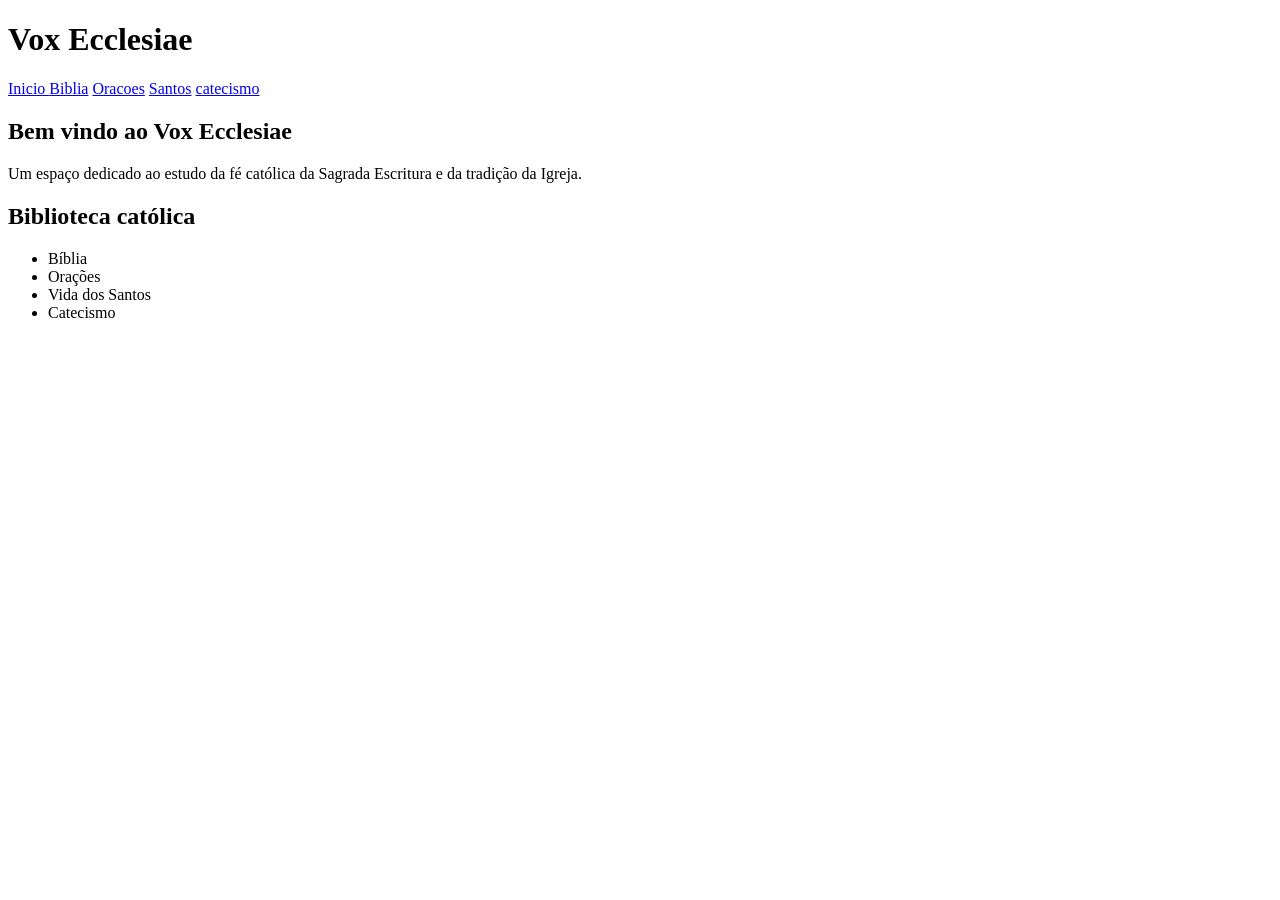
==== index.html @ f04655f7 "first commit" ====
<!DOCTYPE html>
<html lang ="pt-BR">
    
<head>
    <meta charset="UTF-8">
    <title>Vox Ecclesiae</title>
</head>

<body>

 <header>
    
    <h1>Vox Ecclesiae</h1>
<nav>


 <a href=index.html">Inicio
<a href="biblia.html">Biblia</a>
<a href="oracoes.html">Oracoes</a>
<a href="santos.html">Santos</a>
<a href="catecismo.html">catecismo</a>
</nav>

 </header>
<main>
<h2>Bem vindo ao Vox Ecclesiae</h2>
<p>
Um espaço dedicado ao estudo da fé católica da Sagrada Escritura e da tradição da Igreja.
</p>
<h2>Biblioteca católica</h2>
<ul>
    <li>Bíblia</li>
    <li>Orações</li>
    <li>Vida dos Santos</li>
    <li>Catecismo</li>
    </ul>
</main>    
</body> 
</html>
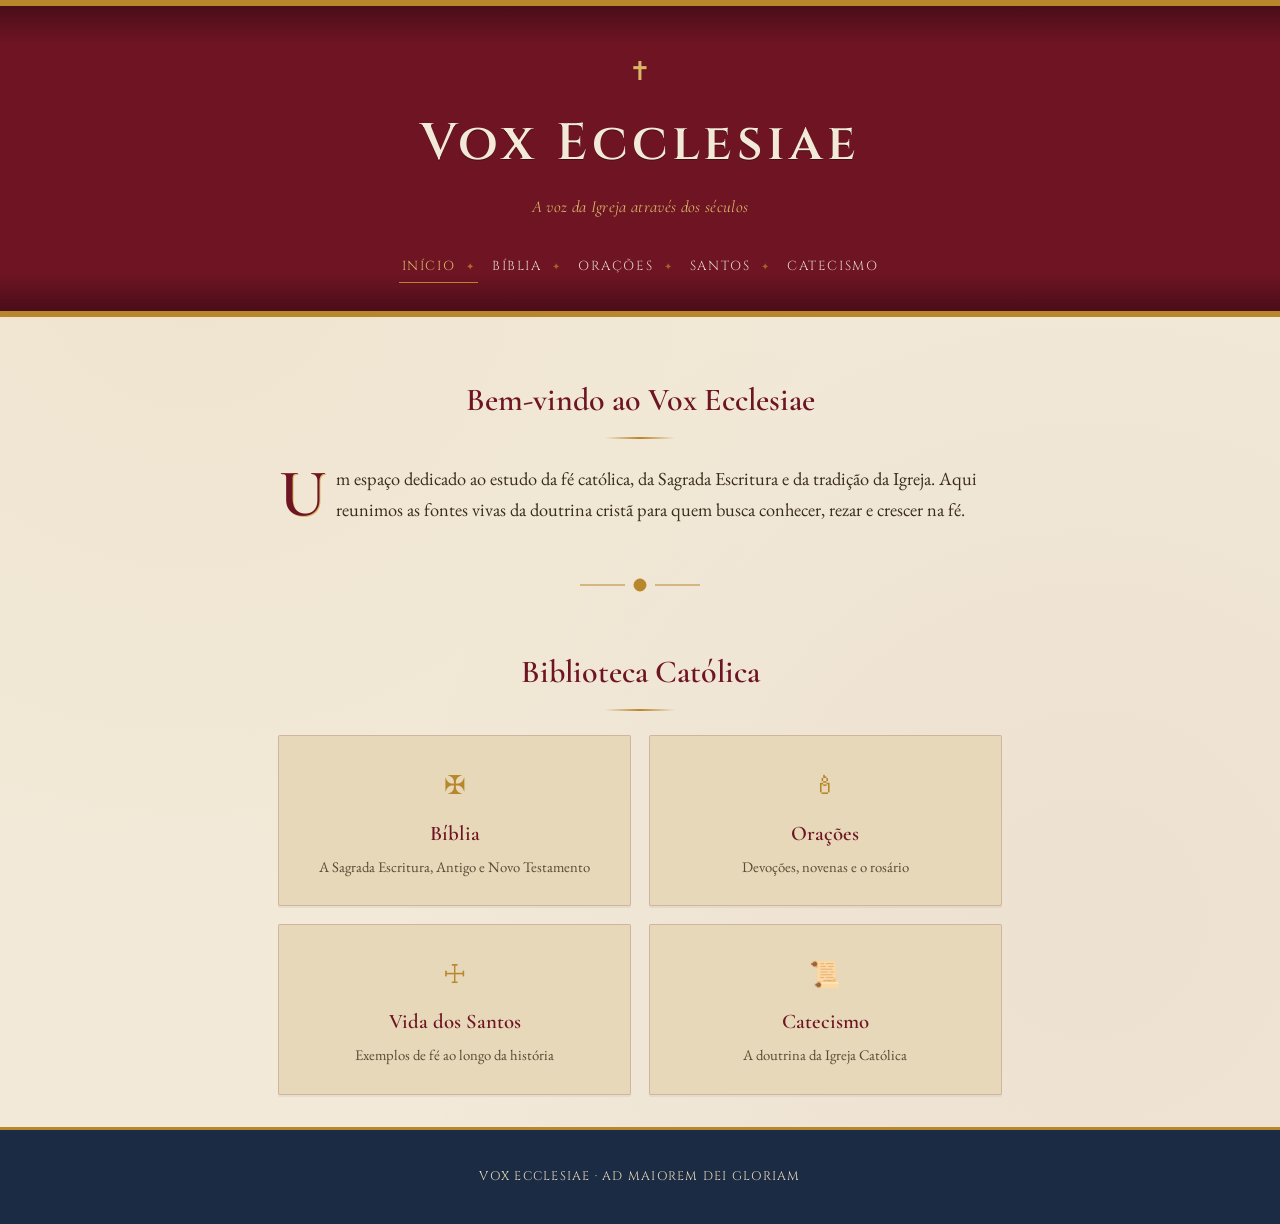
==== commit ba56a9d3: "Adiciona estilos ao projeto" ====
--- a/index.html
+++ b/index.html
@@ -1,39 +1,89 @@
 <!DOCTYPE html>
-<html lang ="pt-BR">
-    
+<html lang="pt-BR">
+
 <head>
     <meta charset="UTF-8">
+    <meta name="viewport" content="width=device-width, initial-scale=1.0">
     <title>Vox Ecclesiae</title>
+    <link rel="stylesheet" href="style.css">
 </head>
 
 <body>
 
- <header>
-    
-    <h1>Vox Ecclesiae</h1>
-<nav>
+    <header>
+        <div class="header-ornament" aria-hidden="true">✝</div>
+        <h1>Vox Ecclesiae</h1>
+        <p class="header-subtitle">A voz da Igreja através dos séculos</p>
+
+        <nav aria-label="Navegação principal">
+            <a href="index.html" class="active">Início</a>
+            <a href="biblia.html">Bíblia</a>
+            <a href="oracoes.html">Orações</a>
+            <a href="santos.html">Santos</a>
+            <a href="catecismo.html">Catecismo</a>
+        </nav>
+    </header>
+
+    <main>
+        <section class="hero">
+            <h2>Bem-vindo ao Vox Ecclesiae</h2>
+            <p class="drop-cap">
+                Um espaço dedicado ao estudo da fé católica, da Sagrada Escritura
+                e da tradição da Igreja. Aqui reunimos as fontes vivas da doutrina
+                cristã para quem busca conhecer, rezar e crescer na fé.
+            </p>
+        </section>
+
+        <div class="divider" aria-hidden="true">
+            <svg viewBox="0 0 120 24" xmlns="http://www.w3.org/2000/svg">
+                <line x1="0" y1="12" x2="45" y2="12" />
+                <circle cx="60" cy="12" r="6" />
+                <path d="M60 6 L64 12 L60 18 L56 12 Z" />
+                <line x1="75" y1="12" x2="120" y2="12" />
+            </svg>
+        </div>
+
+        <section class="library">
+            <h2>Biblioteca Católica</h2>
+            <ul>
+                <li>
+                    <a href="biblia.html">
+                        <span class="library-icon" aria-hidden="true">✠</span>
+                        <span class="library-title">Bíblia</span>
+                        <span class="library-desc">A Sagrada Escritura, Antigo e Novo Testamento</span>
+                    </a>
+                </li>
+                <li>
+                    <a href="oracoes.html">
+                        <span class="library-icon" aria-hidden="true">🕯</span>
+                        <span class="library-title">Orações</span>
+                        <span class="library-desc">Devoções, novenas e o rosário</span>
+                    </a>
+                </li>
+                <li>
+                    <a href="santos.html">
+                        <span class="library-icon" aria-hidden="true">☩</span>
+                        <span class="library-title">Vida dos Santos</span>
+                        <span class="library-desc">Exemplos de fé ao longo da história</span>
+                    </a>
+                </li>
+                <li>
+                    <a href="catecismo.html">
+                        <span class="library-icon" aria-hidden="true">📜</span>
+                        <span class="library-title">Catecismo</span>
+                        <span class="library-desc">A doutrina da Igreja Católica</span>
+                    </a>
+                </li>
+            </ul>
+        </section>
+    </main>
+
+    <footer>
+        <p>Vox Ecclesiae &middot; Ad maiorem Dei gloriam</p>
+    </footer>
+
+   
 
 
- <a href=index.html">Inicio
-<a href="biblia.html">Biblia</a>
-<a href="oracoes.html">Oracoes</a>
-<a href="santos.html">Santos</a>
-<a href="catecismo.html">catecismo</a>
-</nav>
-
- </header>
-<main>
-<h2>Bem vindo ao Vox Ecclesiae</h2>
-<p>
-Um espaço dedicado ao estudo da fé católica da Sagrada Escritura e da tradição da Igreja.
-</p>
-<h2>Biblioteca católica</h2>
-<ul>
-    <li>Bíblia</li>
-    <li>Orações</li>
-    <li>Vida dos Santos</li>
-    <li>Catecismo</li>
-    </ul>
-</main>    
-</body> 
+</body>
 </html>
--- a/style.css
+++ b/style.css
@@ -0,0 +1,289 @@
+/* ==========================================================================
+   Vox Ecclesiae — folha de estilo
+   Inspirada em manuscritos iluminados, missais e a paleta litúrgica:
+   pergaminho, tinta ferrogálica, ouro velho e vermelho cardinalício.
+   ========================================================================== */
+
+@import url('https://fonts.googleapis.com/css2?family=Cinzel:wght@500;600&family=Cormorant+Garamond:ital,wght@0,500;0,600;1,500&family=EB+Garamond:ital,wght@0,400;0,500;1,400&display=swap');
+
+:root {
+    --parchment: #f2e9d8;
+    --parchment-dark: #e6d8b8;
+    --ink: #2b2118;
+    --burgundy: #6e1423;
+    --burgundy-dark: #4a0d18;
+    --gold: #b8862b;
+    --gold-light: #d9b667;
+    --navy: #1c2b44;
+
+    --font-display: 'Cinzel', serif;
+    --font-heading: 'Cormorant Garamond', serif;
+    --font-body: 'EB Garamond', serif;
+}
+
+* {
+    box-sizing: border-box;
+}
+
+html {
+    scroll-behavior: smooth;
+}
+
+body {
+    margin: 0;
+    background-color: var(--parchment);
+    background-image:
+        radial-gradient(circle at 15% 20%, rgba(184, 134, 43, 0.05), transparent 45%),
+        radial-gradient(circle at 85% 75%, rgba(110, 20, 35, 0.04), transparent 50%);
+    color: var(--ink);
+    font-family: var(--font-body);
+    font-size: 1.125rem;
+    line-height: 1.7;
+    -webkit-font-smoothing: antialiased;
+}
+
+a {
+    color: var(--burgundy);
+    text-decoration: none;
+}
+
+/* ---------- Cabeçalho ---------- */
+
+header {
+    background:
+        linear-gradient(180deg, var(--burgundy-dark), var(--burgundy) 12%, var(--burgundy) 88%, var(--burgundy-dark));
+    border-top: 6px solid var(--gold);
+    border-bottom: 6px solid var(--gold);
+    color: var(--parchment);
+    text-align: center;
+    padding: 2.75rem 1.5rem 1.75rem;
+}
+
+.header-ornament {
+    color: var(--gold-light);
+    font-size: 1.6rem;
+    margin-bottom: 0.4rem;
+}
+
+header h1 {
+    font-family: var(--font-display);
+    font-weight: 600;
+    font-size: clamp(2.1rem, 5vw, 3.2rem);
+    letter-spacing: 0.09em;
+    margin: 0;
+    color: var(--parchment);
+    text-shadow: 0 1px 0 rgba(0, 0, 0, 0.35);
+}
+
+.header-subtitle {
+    font-family: var(--font-heading);
+    font-style: italic;
+    font-size: 1.05rem;
+    color: var(--gold-light);
+    margin: 0.35rem 0 1.75rem;
+    letter-spacing: 0.02em;
+}
+
+nav {
+    display: flex;
+    flex-wrap: wrap;
+    justify-content: center;
+    align-items: center;
+    gap: 0.65rem;
+    font-family: var(--font-display);
+    font-size: 0.82rem;
+    letter-spacing: 0.12em;
+    text-transform: uppercase;
+}
+
+nav a {
+    color: var(--parchment);
+    padding: 0.35rem 0.2rem;
+    position: relative;
+    opacity: 0.88;
+    transition: opacity 0.2s ease, color 0.2s ease;
+}
+
+nav a:not(:last-child)::after {
+    content: '\2726';
+    color: var(--gold);
+    font-size: 0.6rem;
+    margin-left: 0.65rem;
+    opacity: 0.8;
+}
+
+nav a:hover,
+nav a:focus-visible {
+    color: var(--gold-light);
+    opacity: 1;
+}
+
+nav a.active {
+    opacity: 1;
+    color: var(--gold-light);
+    border-bottom: 1px solid var(--gold);
+    padding-bottom: 0.3rem;
+}
+
+nav a:focus-visible {
+    outline: 1px solid var(--gold-light);
+    outline-offset: 3px;
+}
+
+/* ---------- Conteúdo principal ---------- */
+
+main {
+    max-width: 780px;
+    margin: 0 auto;
+    padding: 3.5rem 1.75rem 2rem;
+}
+
+.hero h2,
+.library h2 {
+    font-family: var(--font-heading);
+    font-weight: 600;
+    font-size: 2rem;
+    color: var(--burgundy);
+    text-align: center;
+    margin: 0 0 1.5rem;
+}
+
+.hero h2::after,
+.library h2::after {
+    content: '';
+    display: block;
+    width: 70px;
+    height: 2px;
+    margin: 0.6rem auto 0;
+    background: linear-gradient(90deg, transparent, var(--gold), transparent);
+}
+
+.drop-cap {
+    font-size: 1.15rem;
+    color: #3a2c1c;
+}
+
+.drop-cap::first-letter {
+    font-family: var(--font-heading);
+    font-weight: 600;
+    font-size: 4.2rem;
+    float: left;
+    line-height: 0.78;
+    padding: 0.08em 0.09em 0 0.02em;
+    margin-right: 0.05em;
+    color: var(--burgundy);
+    text-shadow: 1px 1px 0 var(--gold-light);
+}
+
+/* ---------- Divisor ornamental ---------- */
+
+.divider {
+    display: flex;
+    justify-content: center;
+    margin: 3rem auto;
+    max-width: 260px;
+}
+
+.divider svg {
+    width: 100%;
+    height: 24px;
+    stroke: var(--gold);
+    fill: var(--gold);
+    stroke-width: 1;
+}
+
+/* ---------- Biblioteca ---------- */
+
+.library ul {
+    list-style: none;
+    margin: 0;
+    padding: 0;
+    display: grid;
+    grid-template-columns: repeat(2, 1fr);
+    gap: 1.1rem;
+}
+
+.library li a {
+    display: flex;
+    flex-direction: column;
+    align-items: center;
+    text-align: center;
+    gap: 0.35rem;
+    height: 100%;
+    padding: 1.75rem 1.1rem;
+    background: var(--parchment-dark);
+    border: 1px solid rgba(110, 20, 35, 0.18);
+    border-radius: 2px;
+    box-shadow: 0 2px 0 rgba(43, 33, 24, 0.06);
+    transition: transform 0.2s ease, box-shadow 0.2s ease, border-color 0.2s ease;
+}
+
+.library li a:hover,
+.library li a:focus-visible {
+    transform: translateY(-3px);
+    border-color: var(--gold);
+    box-shadow: 0 6px 14px rgba(43, 33, 24, 0.14);
+}
+
+.library li a:focus-visible {
+    outline: 1px solid var(--burgundy);
+    outline-offset: 2px;
+}
+
+.library-icon {
+    font-size: 1.6rem;
+    color: var(--gold);
+    margin-bottom: 0.15rem;
+}
+
+.library-title {
+    font-family: var(--font-heading);
+    font-weight: 600;
+    font-size: 1.3rem;
+    color: var(--burgundy);
+}
+
+.library-desc {
+    font-size: 0.92rem;
+    color: #5a4a36;
+    line-height: 1.4;
+}
+
+/* ---------- Rodapé ---------- */
+
+footer {
+    background: var(--navy);
+    color: var(--parchment-dark);
+    text-align: center;
+    padding: 1.5rem 1rem;
+    border-top: 3px solid var(--gold);
+    font-family: var(--font-display);
+    font-size: 0.78rem;
+    letter-spacing: 0.1em;
+    text-transform: uppercase;
+}
+
+/* ---------- Responsivo ---------- */
+
+@media (max-width: 560px) {
+    .library ul {
+        grid-template-columns: 1fr;
+    }
+
+    nav {
+        gap: 0.4rem 0.5rem;
+    }
+}
+
+/* ---------- Movimento reduzido ---------- */
+
+@media (prefers-reduced-motion: reduce) {
+    html {
+        scroll-behavior: auto;
+    }
+
+    .library li a {
+        transition: none;
+    }
+}
+
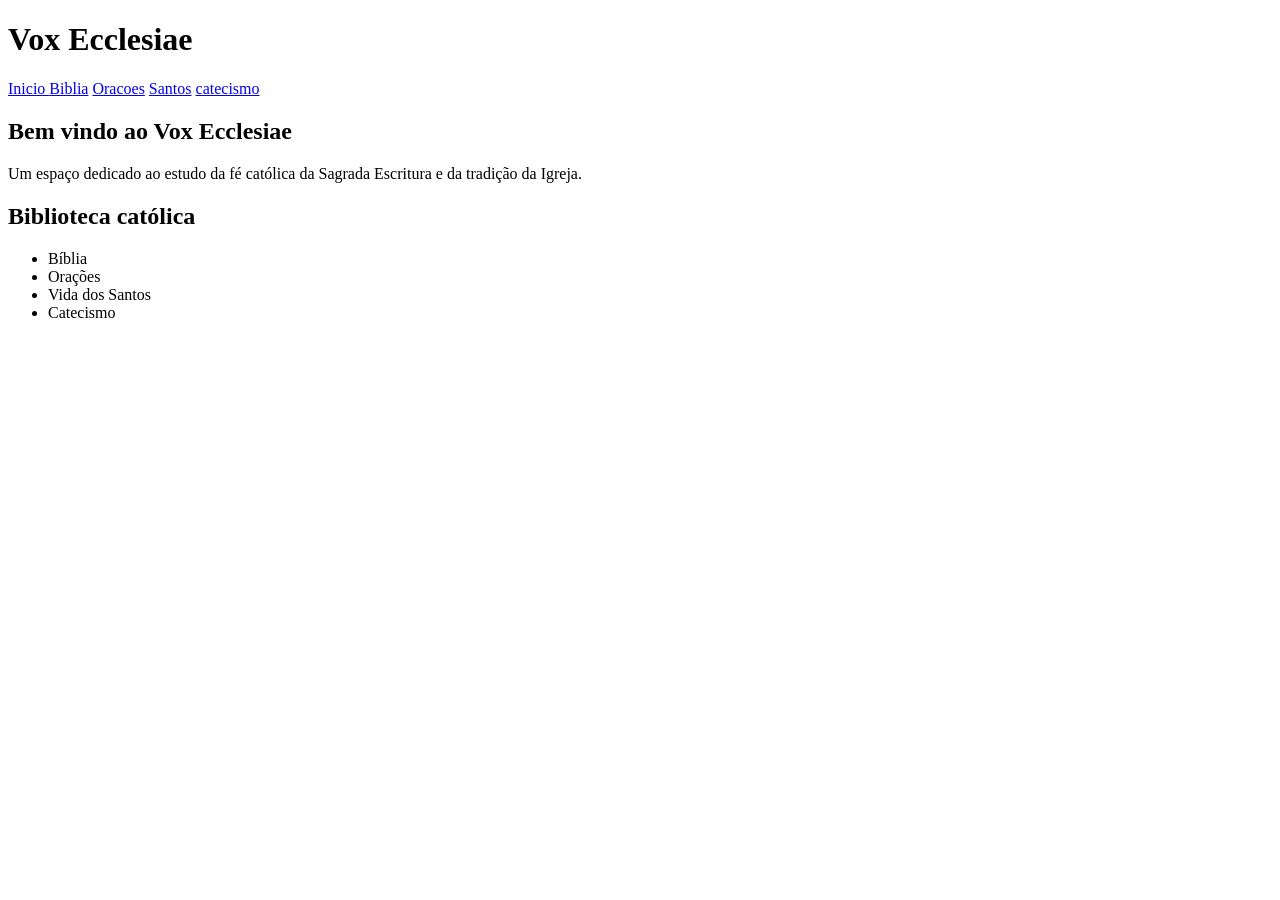
==== commit fc9836a0: "salvando alterações" ====
--- a/index.html
+++ b/index.html
@@ -1,89 +1,39 @@
 <!DOCTYPE html>
-<html lang="pt-BR">
-
+<html lang ="pt-BR">
+    
 <head>
     <meta charset="UTF-8">
-    <meta name="viewport" content="width=device-width, initial-scale=1.0">
     <title>Vox Ecclesiae</title>
-    <link rel="stylesheet" href="style.css">
 </head>
 
 <body>
 
-    <header>
-        <div class="header-ornament" aria-hidden="true">✝</div>
-        <h1>Vox Ecclesiae</h1>
-        <p class="header-subtitle">A voz da Igreja através dos séculos</p>
-
-        <nav aria-label="Navegação principal">
-            <a href="index.html" class="active">Início</a>
-            <a href="biblia.html">Bíblia</a>
-            <a href="oracoes.html">Orações</a>
-            <a href="santos.html">Santos</a>
-            <a href="catecismo.html">Catecismo</a>
-        </nav>
-    </header>
-
-    <main>
-        <section class="hero">
-            <h2>Bem-vindo ao Vox Ecclesiae</h2>
-            <p class="drop-cap">
-                Um espaço dedicado ao estudo da fé católica, da Sagrada Escritura
-                e da tradição da Igreja. Aqui reunimos as fontes vivas da doutrina
-                cristã para quem busca conhecer, rezar e crescer na fé.
-            </p>
-        </section>
-
-        <div class="divider" aria-hidden="true">
-            <svg viewBox="0 0 120 24" xmlns="http://www.w3.org/2000/svg">
-                <line x1="0" y1="12" x2="45" y2="12" />
-                <circle cx="60" cy="12" r="6" />
-                <path d="M60 6 L64 12 L60 18 L56 12 Z" />
-                <line x1="75" y1="12" x2="120" y2="12" />
-            </svg>
-        </div>
-
-        <section class="library">
-            <h2>Biblioteca Católica</h2>
-            <ul>
-                <li>
-                    <a href="biblia.html">
-                        <span class="library-icon" aria-hidden="true">✠</span>
-                        <span class="library-title">Bíblia</span>
-                        <span class="library-desc">A Sagrada Escritura, Antigo e Novo Testamento</span>
-                    </a>
-                </li>
-                <li>
-                    <a href="oracoes.html">
-                        <span class="library-icon" aria-hidden="true">🕯</span>
-                        <span class="library-title">Orações</span>
-                        <span class="library-desc">Devoções, novenas e o rosário</span>
-                    </a>
-                </li>
-                <li>
-                    <a href="santos.html">
-                        <span class="library-icon" aria-hidden="true">☩</span>
-                        <span class="library-title">Vida dos Santos</span>
-                        <span class="library-desc">Exemplos de fé ao longo da história</span>
-                    </a>
-                </li>
-                <li>
-                    <a href="catecismo.html">
-                        <span class="library-icon" aria-hidden="true">📜</span>
-                        <span class="library-title">Catecismo</span>
-                        <span class="library-desc">A doutrina da Igreja Católica</span>
-                    </a>
-                </li>
-            </ul>
-        </section>
-    </main>
-
-    <footer>
-        <p>Vox Ecclesiae &middot; Ad maiorem Dei gloriam</p>
-    </footer>
-
-   
+ <header>
+    
+    <h1>Vox Ecclesiae</h1>
+<nav>
 
 
-</body>
-</html>+ <a href=index.html">Inicio
+<a href="biblia.html">Biblia</a>
+<a href="oracoes.html">Oracoes</a>
+<a href="santos.html">Santos</a>
+<a href="catecismo.html">catecismo</a>
+</nav>
+
+ </header>
+<main>
+<h2>Bem vindo ao Vox Ecclesiae</h2>
+<p>
+Um espaço dedicado ao estudo da fé católica da Sagrada Escritura e da tradição da Igreja.
+</p>
+<h2>Biblioteca católica</h2>
+<ul>
+    <li>Bíblia</li>
+    <li>Orações</li>
+    <li>Vida dos Santos</li>
+    <li>Catecismo</li>
+    </ul>
+</main>    
+</body> 
+</html> 
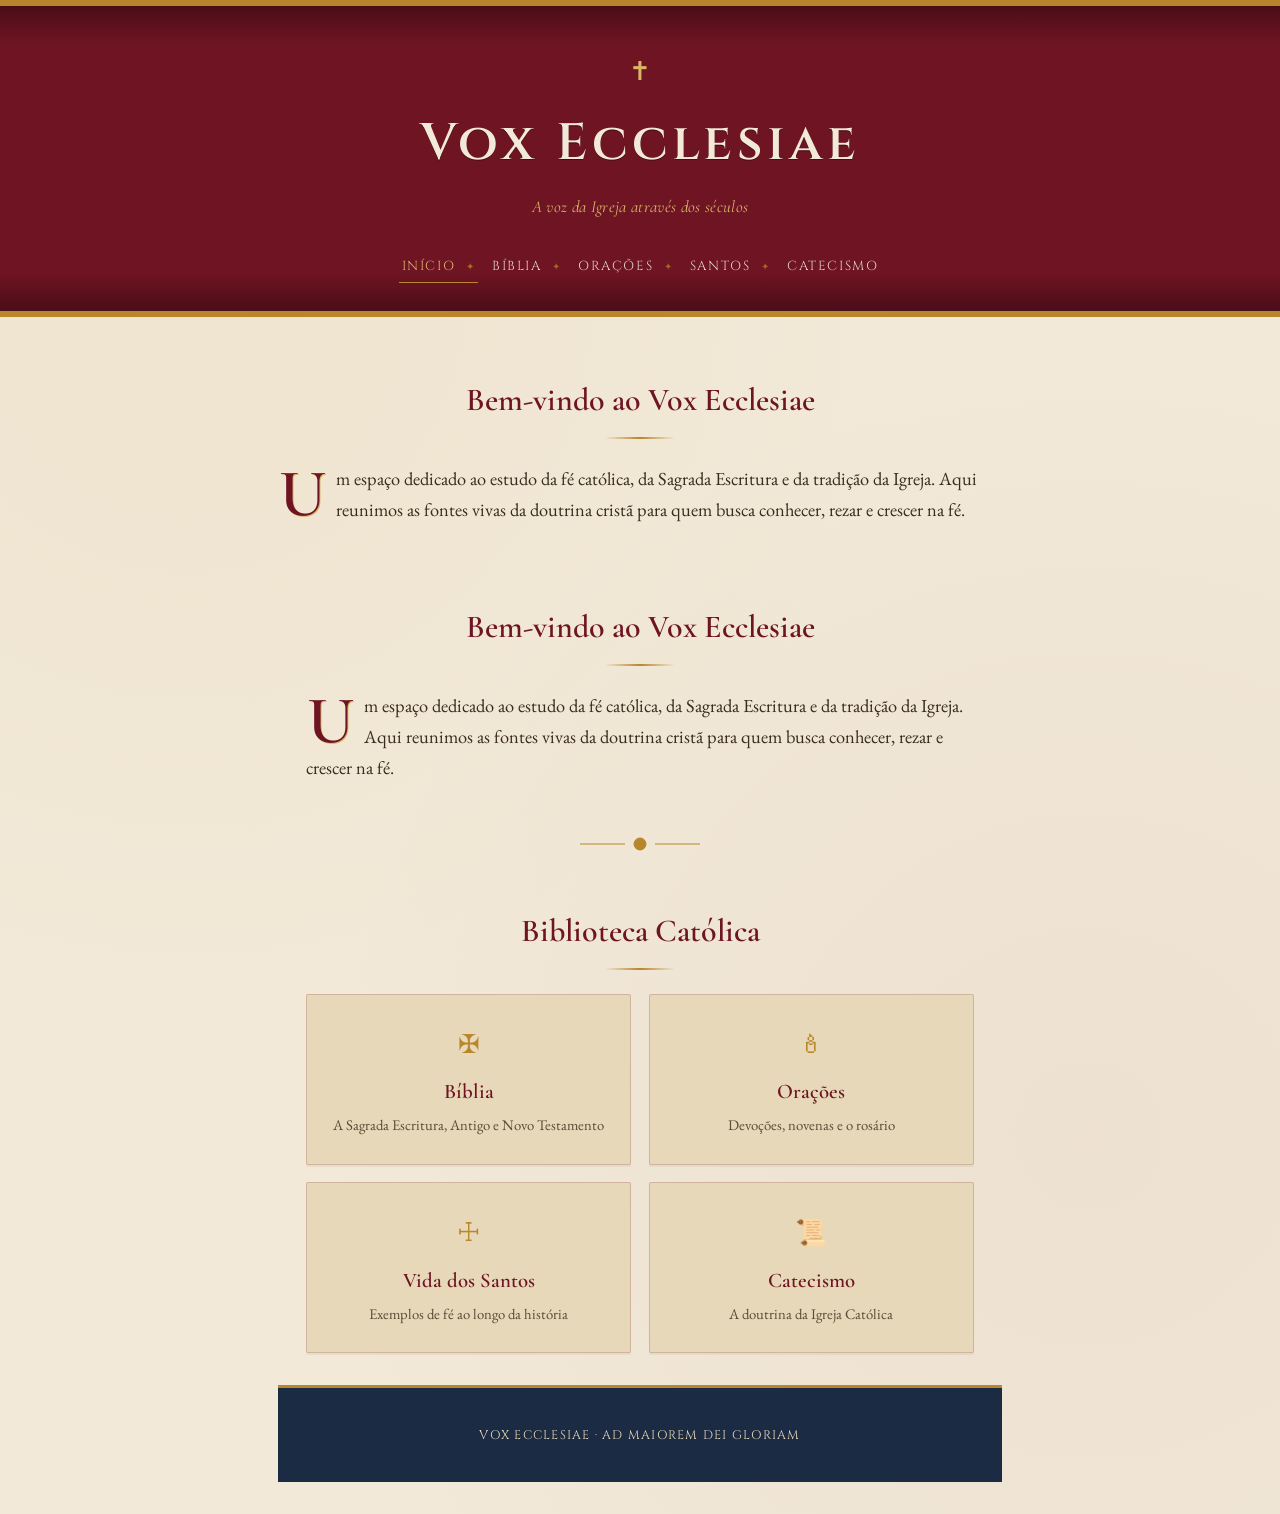
==== commit 95331995: "integrando alterações do projeto" ====
--- a/index.html
+++ b/index.html
@@ -1,39 +1,101 @@
 <!DOCTYPE html>
-<html lang ="pt-BR">
-    
+<html lang="pt-BR">
+
 <head>
     <meta charset="UTF-8">
+    <meta name="viewport" content="width=device-width, initial-scale=1.0">
     <title>Vox Ecclesiae</title>
+    <link rel="stylesheet" href="style.css">
 </head>
 
 <body>
 
- <header>
-    
-    <h1>Vox Ecclesiae</h1>
-<nav>
+    <header>
+        <div class="header-ornament" aria-hidden="true">✝</div>
+        <h1>Vox Ecclesiae</h1>
+        <p class="header-subtitle">A voz da Igreja através dos séculos</p>
 
+        <nav aria-label="Navegação principal">
+            <a href="index.html" class="active">Início</a>
+            <a href="biblia.html">Bíblia</a>
+            <a href="oracoes.html">Orações</a>
+            <a href="santos.html">Santos</a>
+            <a href="catecismo.html">Catecismo</a>
+        </nav>
+    </header>
 
- <a href=index.html">Inicio
-<a href="biblia.html">Biblia</a>
-<a href="oracoes.html">Oracoes</a>
-<a href="santos.html">Santos</a>
-<a href="catecismo.html">catecismo</a>
-</nav>
+    <main>
+        <section class="hero">
+            <h2>Bem-vindo ao Vox Ecclesiae</h2>
+            <p class="drop-cap">
+                Um espaço dedicado ao estudo da fé católica, da Sagrada Escritura
+                e da tradição da Igreja. Aqui reunimos as fontes vivas da doutrina
+                cristã para quem busca conhecer, rezar e crescer na fé.
+            </p>
+        </section>
 
- </header>
+</header>
+
 <main>
-<h2>Bem vindo ao Vox Ecclesiae</h2>
-<p>
-Um espaço dedicado ao estudo da fé católica da Sagrada Escritura e da tradição da Igreja.
-</p>
-<h2>Biblioteca católica</h2>
-<ul>
-    <li>Bíblia</li>
-    <li>Orações</li>
-    <li>Vida dos Santos</li>
-    <li>Catecismo</li>
-    </ul>
-</main>    
-</body> 
-</html> +    <section class="hero">
+        <h2>Bem-vindo ao Vox Ecclesiae</h2>
+        <p class="drop-cap">
+            Um espaço dedicado ao estudo da fé católica, da Sagrada Escritura
+            e da tradição da Igreja. Aqui reunimos as fontes vivas da doutrina
+            cristã para quem busca conhecer, rezar e crescer na fé.
+        </p>
+    </section>
+
+    <div class="divider" aria-hidden="true">
+        <svg viewBox="0 0 120 24" xmlns="http://www.w3.org/2000/svg">
+            <line x1="0" y1="12" x2="45" y2="12" />
+            <circle cx="60" cy="12" r="6" />
+            <path d="M60 6 L64 12 L60 18 L56 12 Z" />
+            <line x1="75" y1="12" x2="120" y2="12" />
+        </svg>
+    </div>
+
+    <section class="library">
+        <h2>Biblioteca Católica</h2>
+        <ul>
+            <li>
+                <a href="biblia.html">
+                    <span class="library-icon" aria-hidden="true">✠</span>
+                    <span class="library-title">Bíblia</span>
+                    <span class="library-desc">A Sagrada Escritura, Antigo e Novo Testamento</span>
+                </a>
+            </li>
+
+            <li>
+                <a href="oracoes.html">
+                    <span class="library-icon" aria-hidden="true">🕯</span>
+                    <span class="library-title">Orações</span>
+                    <span class="library-desc">Devoções, novenas e o rosário</span>
+                </a>
+            </li>
+
+            <li>
+                <a href="santos.html">
+                    <span class="library-icon" aria-hidden="true">☩</span>
+                    <span class="library-title">Vida dos Santos</span>
+                    <span class="library-desc">Exemplos de fé ao longo da história</span>
+                </a>
+            </li>
+
+            <li>
+                <a href="catecismo.html">
+                    <span class="library-icon" aria-hidden="true">📜</span>
+                    <span class="library-title">Catecismo</span>
+                    <span class="library-desc">A doutrina da Igreja Católica</span>
+                </a>
+            </li>
+        </ul>
+    </section>
+</main>
+
+<footer>
+    <p>Vox Ecclesiae &middot; Ad maiorem Dei gloriam</p>
+</footer>
+
+</body>
+</html>
--- a/style.css
+++ b/style.css
@@ -0,0 +1,288 @@
+/* ==========================================================================
+   Vox Ecclesiae — folha de estilo
+   Inspirada em manuscritos iluminados, missais e a paleta litúrgica:
+   pergaminho, tinta ferrogálica, ouro velho e vermelho cardinalício.
+   ========================================================================== */
+
+@import url('https://fonts.googleapis.com/css2?family=Cinzel:wght@500;600&family=Cormorant+Garamond:ital,wght@0,500;0,600;1,500&family=EB+Garamond:ital,wght@0,400;0,500;1,400&display=swap');
+
+:root {
+    --parchment: #f2e9d8;
+    --parchment-dark: #e6d8b8;
+    --ink: #2b2118;
+    --burgundy: #6e1423;
+    --burgundy-dark: #4a0d18;
+    --gold: #b8862b;
+    --gold-light: #d9b667;
+    --navy: #1c2b44;
+
+    --font-display: 'Cinzel', serif;
+    --font-heading: 'Cormorant Garamond', serif;
+    --font-body: 'EB Garamond', serif;
+}
+
+* {
+    box-sizing: border-box;
+}
+
+html {
+    scroll-behavior: smooth;
+}
+
+body {
+    margin: 0;
+    background-color: var(--parchment);
+    background-image:
+        radial-gradient(circle at 15% 20%, rgba(184, 134, 43, 0.05), transparent 45%),
+        radial-gradient(circle at 85% 75%, rgba(110, 20, 35, 0.04), transparent 50%);
+    color: var(--ink);
+    font-family: var(--font-body);
+    font-size: 1.125rem;
+    line-height: 1.7;
+    -webkit-font-smoothing: antialiased;
+}
+
+a {
+    color: var(--burgundy);
+    text-decoration: none;
+}
+
+/* ---------- Cabeçalho ---------- */
+
+header {
+    background:
+        linear-gradient(180deg, var(--burgundy-dark), var(--burgundy) 12%, var(--burgundy) 88%, var(--burgundy-dark));
+    border-top: 6px solid var(--gold);
+    border-bottom: 6px solid var(--gold);
+    color: var(--parchment);
+    text-align: center;
+    padding: 2.75rem 1.5rem 1.75rem;
+}
+
+.header-ornament {
+    color: var(--gold-light);
+    font-size: 1.6rem;
+    margin-bottom: 0.4rem;
+}
+
+header h1 {
+    font-family: var(--font-display);
+    font-weight: 600;
+    font-size: clamp(2.1rem, 5vw, 3.2rem);
+    letter-spacing: 0.09em;
+    margin: 0;
+    color: var(--parchment);
+    text-shadow: 0 1px 0 rgba(0, 0, 0, 0.35);
+}
+
+.header-subtitle {
+    font-family: var(--font-heading);
+    font-style: italic;
+    font-size: 1.05rem;
+    color: var(--gold-light);
+    margin: 0.35rem 0 1.75rem;
+    letter-spacing: 0.02em;
+}
+
+nav {
+    display: flex;
+    flex-wrap: wrap;
+    justify-content: center;
+    align-items: center;
+    gap: 0.65rem;
+    font-family: var(--font-display);
+    font-size: 0.82rem;
+    letter-spacing: 0.12em;
+    text-transform: uppercase;
+}
+
+nav a {
+    color: var(--parchment);
+    padding: 0.35rem 0.2rem;
+    position: relative;
+    opacity: 0.88;
+    transition: opacity 0.2s ease, color 0.2s ease;
+}
+
+nav a:not(:last-child)::after {
+    content: '\2726';
+    color: var(--gold);
+    font-size: 0.6rem;
+    margin-left: 0.65rem;
+    opacity: 0.8;
+}
+
+nav a:hover,
+nav a:focus-visible {
+    color: var(--gold-light);
+    opacity: 1;
+}
+
+nav a.active {
+    opacity: 1;
+    color: var(--gold-light);
+    border-bottom: 1px solid var(--gold);
+    padding-bottom: 0.3rem;
+}
+
+nav a:focus-visible {
+    outline: 1px solid var(--gold-light);
+    outline-offset: 3px;
+}
+
+/* ---------- Conteúdo principal ---------- */
+
+main {
+    max-width: 780px;
+    margin: 0 auto;
+    padding: 3.5rem 1.75rem 2rem;
+}
+
+.hero h2,
+.library h2 {
+    font-family: var(--font-heading);
+    font-weight: 600;
+    font-size: 2rem;
+    color: var(--burgundy);
+    text-align: center;
+    margin: 0 0 1.5rem;
+}
+
+.hero h2::after,
+.library h2::after {
+    content: '';
+    display: block;
+    width: 70px;
+    height: 2px;
+    margin: 0.6rem auto 0;
+    background: linear-gradient(90deg, transparent, var(--gold), transparent);
+}
+
+.drop-cap {
+    font-size: 1.15rem;
+    color: #3a2c1c;
+}
+
+.drop-cap::first-letter {
+    font-family: var(--font-heading);
+    font-weight: 600;
+    font-size: 4.2rem;
+    float: left;
+    line-height: 0.78;
+    padding: 0.08em 0.09em 0 0.02em;
+    margin-right: 0.05em;
+    color: var(--burgundy);
+    text-shadow: 1px 1px 0 var(--gold-light);
+}
+
+/* ---------- Divisor ornamental ---------- */
+
+.divider {
+    display: flex;
+    justify-content: center;
+    margin: 3rem auto;
+    max-width: 260px;
+}
+
+.divider svg {
+    width: 100%;
+    height: 24px;
+    stroke: var(--gold);
+    fill: var(--gold);
+    stroke-width: 1;
+}
+
+/* ---------- Biblioteca ---------- */
+
+.library ul {
+    list-style: none;
+    margin: 0;
+    padding: 0;
+    display: grid;
+    grid-template-columns: repeat(2, 1fr);
+    gap: 1.1rem;
+}
+
+.library li a {
+    display: flex;
+    flex-direction: column;
+    align-items: center;
+    text-align: center;
+    gap: 0.35rem;
+    height: 100%;
+    padding: 1.75rem 1.1rem;
+    background: var(--parchment-dark);
+    border: 1px solid rgba(110, 20, 35, 0.18);
+    border-radius: 2px;
+    box-shadow: 0 2px 0 rgba(43, 33, 24, 0.06);
+    transition: transform 0.2s ease, box-shadow 0.2s ease, border-color 0.2s ease;
+}
+
+.library li a:hover,
+.library li a:focus-visible {
+    transform: translateY(-3px);
+    border-color: var(--gold);
+    box-shadow: 0 6px 14px rgba(43, 33, 24, 0.14);
+}
+
+.library li a:focus-visible {
+    outline: 1px solid var(--burgundy);
+    outline-offset: 2px;
+}
+
+.library-icon {
+    font-size: 1.6rem;
+    color: var(--gold);
+    margin-bottom: 0.15rem;
+}
+
+.library-title {
+    font-family: var(--font-heading);
+    font-weight: 600;
+    font-size: 1.3rem;
+    color: var(--burgundy);
+}
+
+.library-desc {
+    font-size: 0.92rem;
+    color: #5a4a36;
+    line-height: 1.4;
+}
+
+/* ---------- Rodapé ---------- */
+
+footer {
+    background: var(--navy);
+    color: var(--parchment-dark);
+    text-align: center;
+    padding: 1.5rem 1rem;
+    border-top: 3px solid var(--gold);
+    font-family: var(--font-display);
+    font-size: 0.78rem;
+    letter-spacing: 0.1em;
+    text-transform: uppercase;
+}
+
+/* ---------- Responsivo ---------- */
+
+@media (max-width: 560px) {
+    .library ul {
+        grid-template-columns: 1fr;
+    }
+
+    nav {
+        gap: 0.4rem 0.5rem;
+    }
+}
+
+/* ---------- Movimento reduzido ---------- */
+
+@media (prefers-reduced-motion: reduce) {
+    html {
+        scroll-behavior: auto;
+    }
+
+    .library li a {
+        transition: none;
+    }
+}
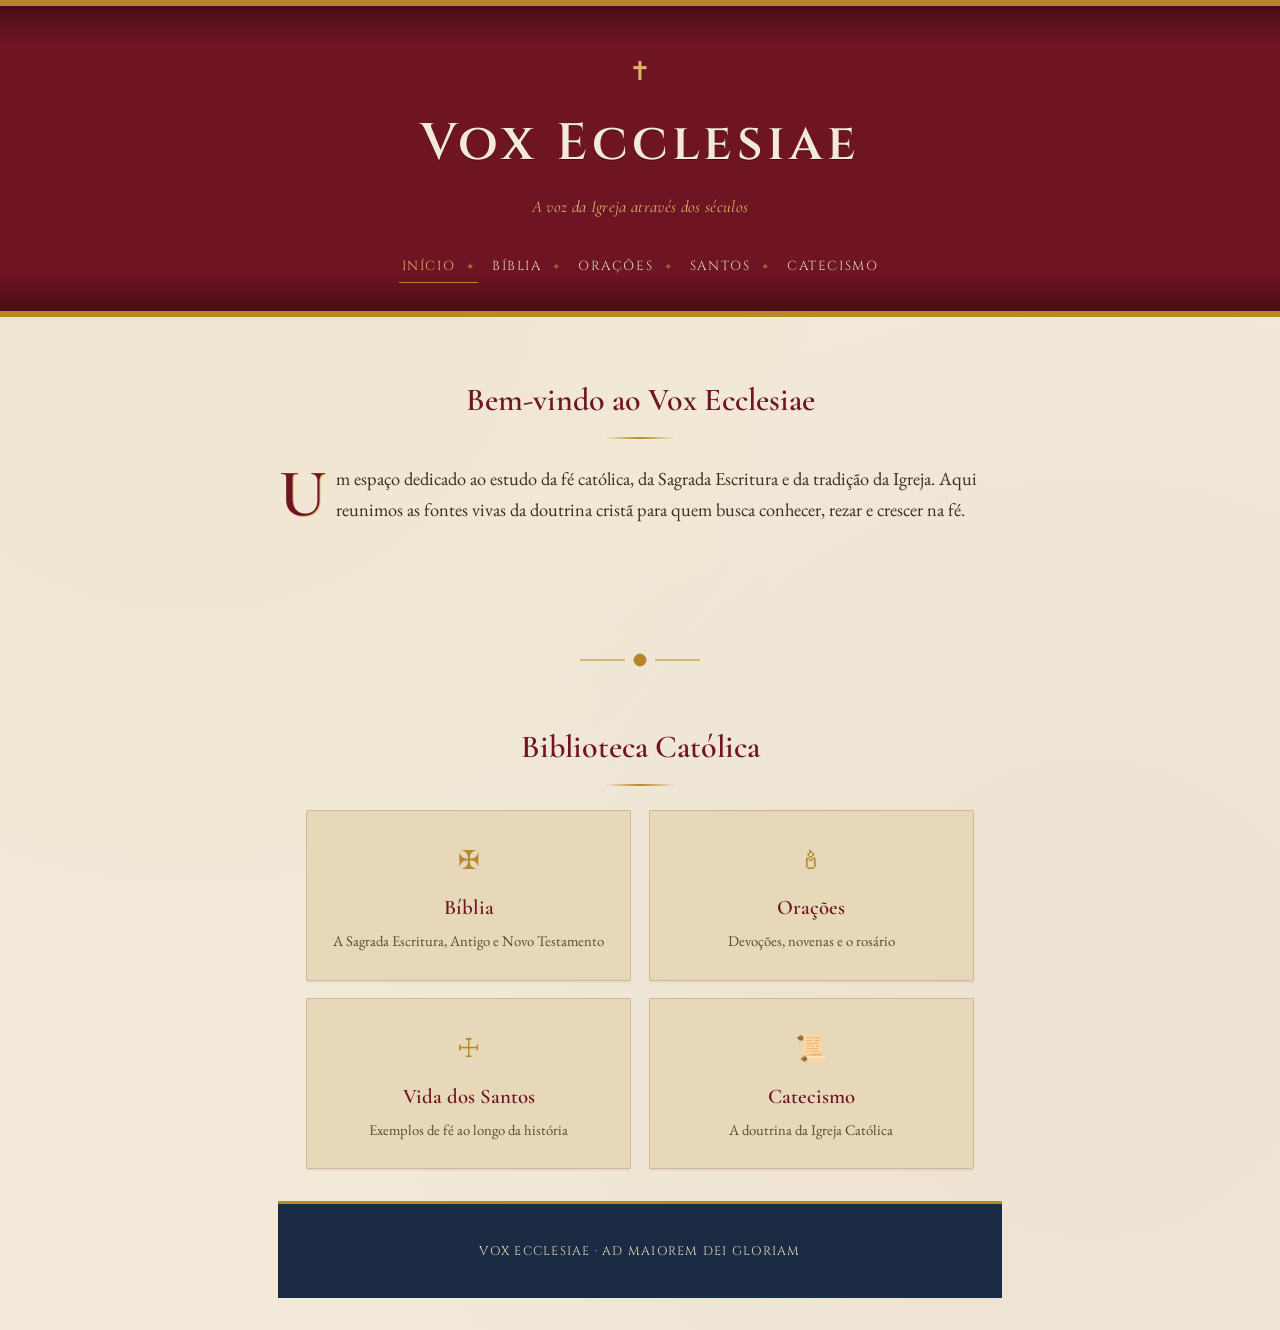
==== commit cd6719f8: "corrigindo erros" ====
--- a/index.html
+++ b/index.html
@@ -37,15 +37,7 @@
 </header>
 
 <main>
-    <section class="hero">
-        <h2>Bem-vindo ao Vox Ecclesiae</h2>
-        <p class="drop-cap">
-            Um espaço dedicado ao estudo da fé católica, da Sagrada Escritura
-            e da tradição da Igreja. Aqui reunimos as fontes vivas da doutrina
-            cristã para quem busca conhecer, rezar e crescer na fé.
-        </p>
-    </section>
-
+   
     <div class="divider" aria-hidden="true">
         <svg viewBox="0 0 120 24" xmlns="http://www.w3.org/2000/svg">
             <line x1="0" y1="12" x2="45" y2="12" />
@@ -98,4 +90,4 @@
 </footer>
 
 </body>
-</html>+</html>
